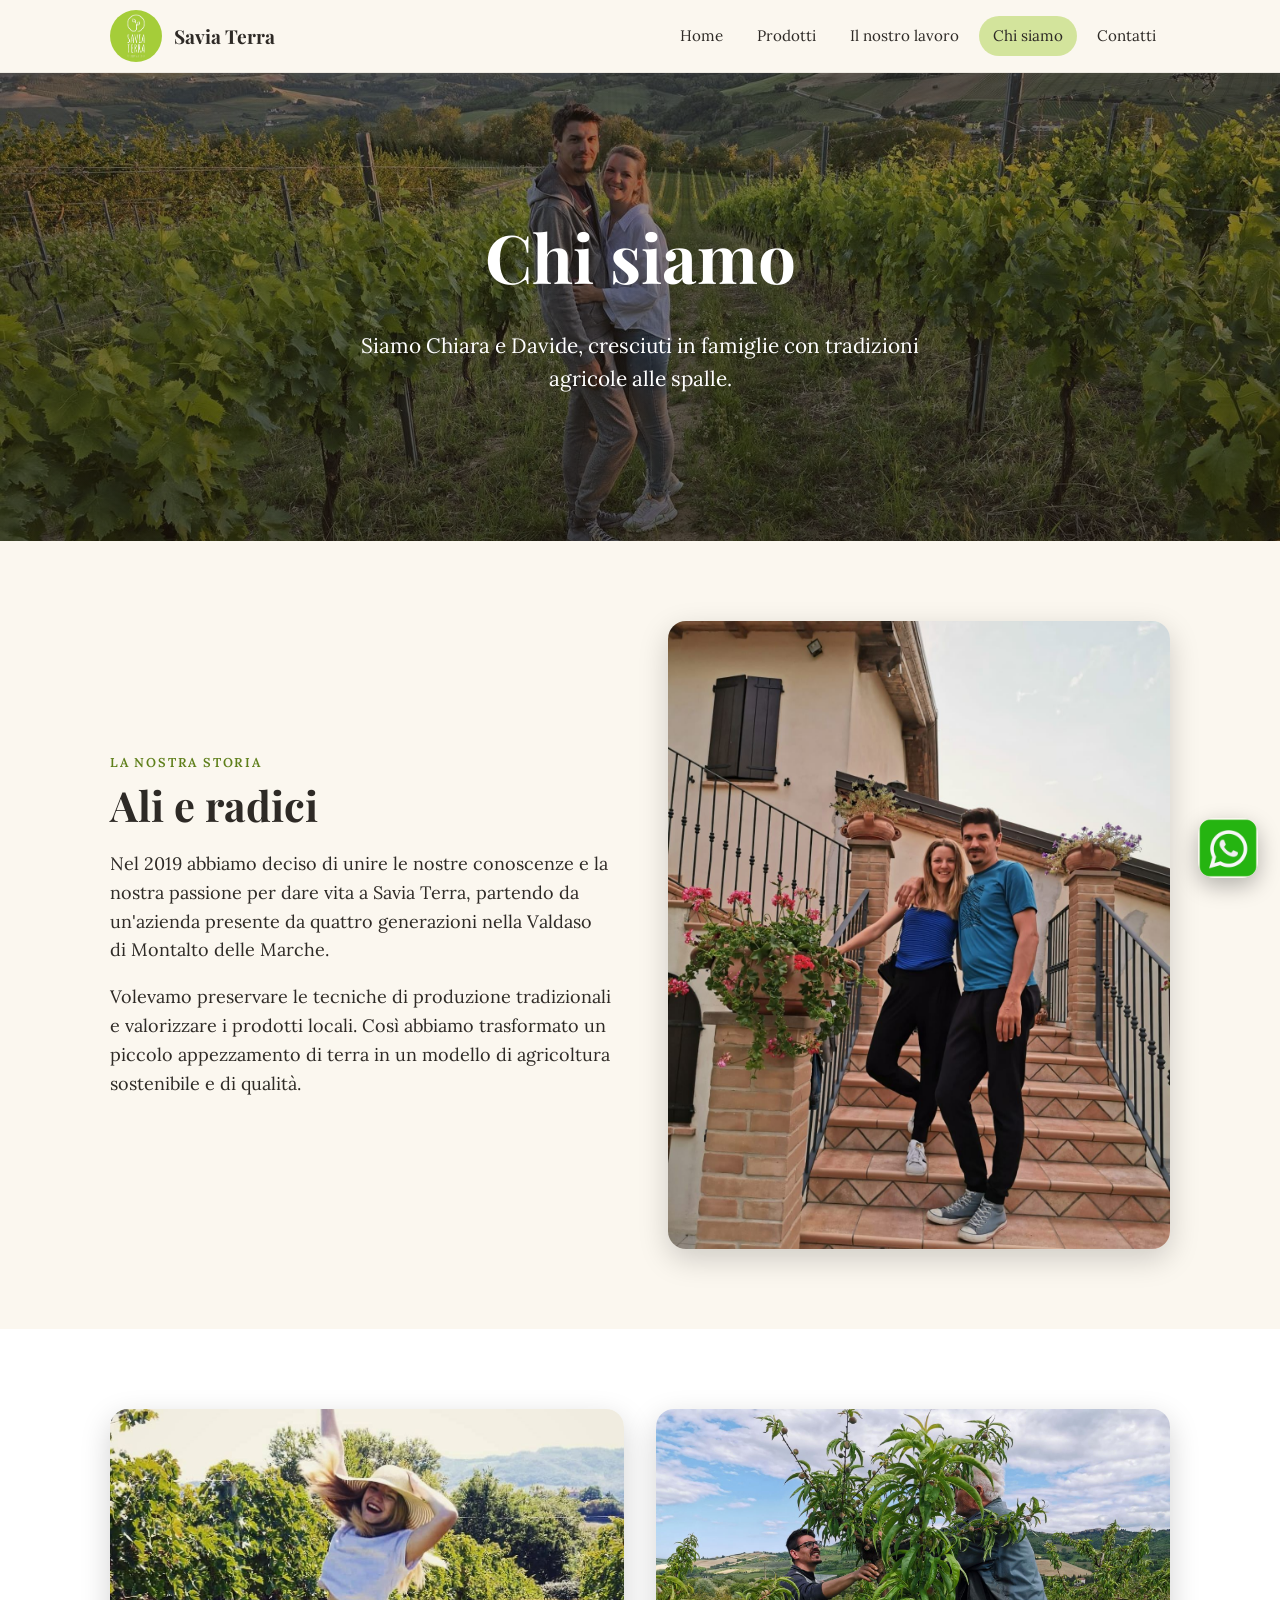
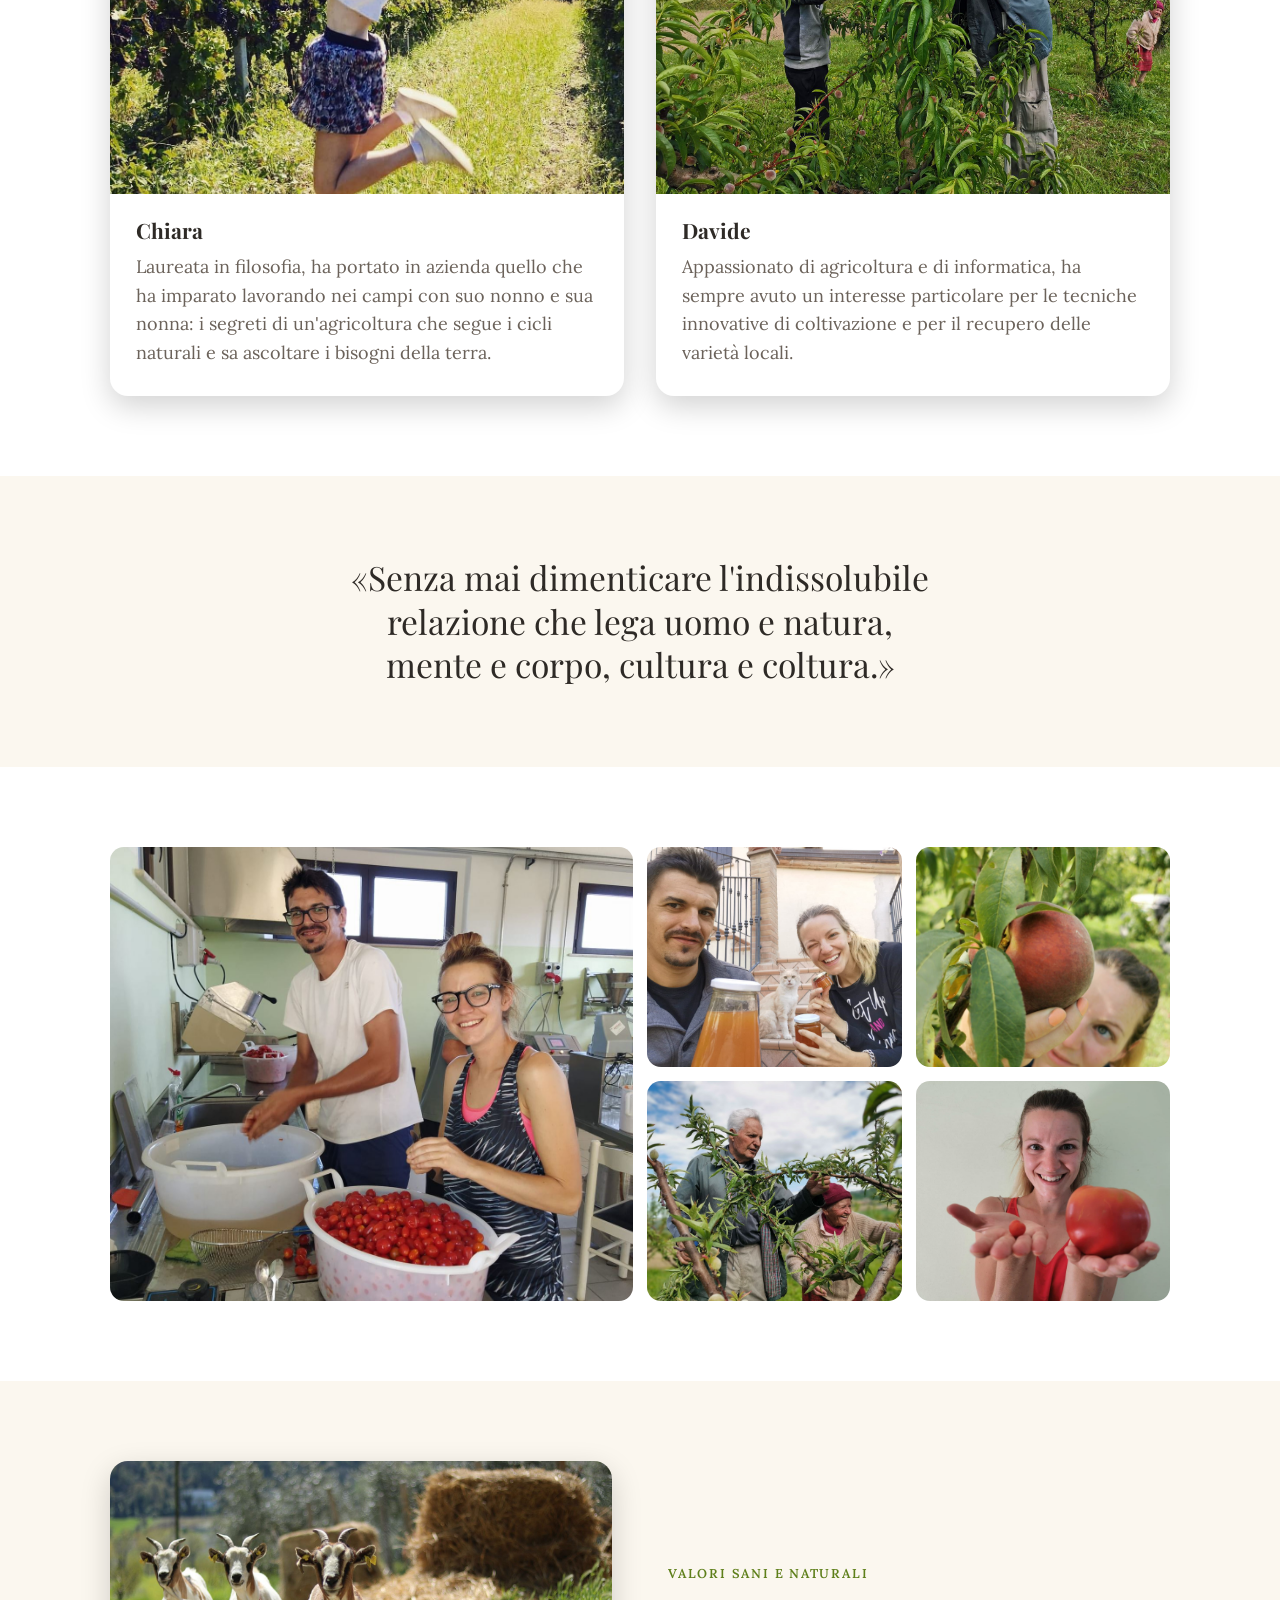
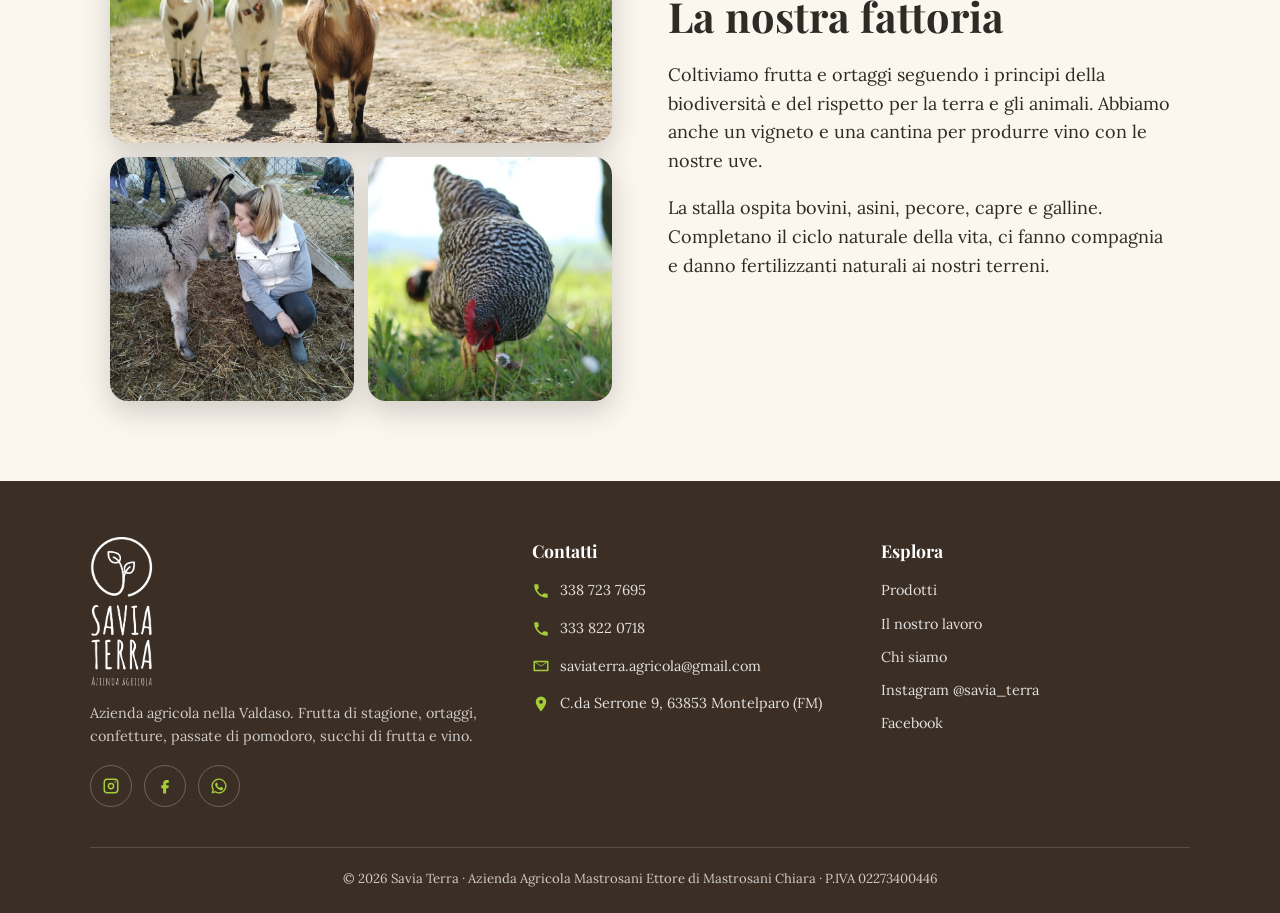
==== chi-siamo.html @ cc772bbc "Nuove pagine" ====
<!DOCTYPE html>
<html lang="it">
<head>
    <meta charset="UTF-8">
    <meta name="viewport" content="width=device-width, initial-scale=1">
    <title>Chi siamo | Savia Terra</title>
    <meta name="description" content="Chiara e Davide raccontano Savia Terra, l'azienda agricola di famiglia nella Valdaso che da quattro generazioni coltiva frutta, ortaggi e vino.">
    <link rel="icon" href="storage/logo.jpg">
    <link rel="preconnect" href="https://fonts.googleapis.com">
    <link rel="preconnect" href="https://fonts.gstatic.com" crossorigin>
    <link href="https://fonts.googleapis.com/css2?family=Lora:wght@400;600&family=Playfair+Display:wght@600;700&display=swap" rel="stylesheet">
    <link rel="stylesheet" href="styles.css">
</head>
<body>

    <header class="site-header">
        <div class="header">
            <a class="brand" href="./">
                <img src="storage/logo.jpg" alt="Savia Terra | Logo">
                Savia Terra
            </a>
            <nav class="link">
                <a href="./">Home</a>
                <a href="prodotti.html">Prodotti</a>
                <a href="il-nostro-lavoro.html">Il nostro lavoro</a>
                <a href="chi-siamo.html" aria-current="page">Chi siamo</a>
                <a href="#contatti">Contatti</a>
            </nav>
        </div>
    </header>

    <main>
        <section class="page-hero" style="--hero-img: url('storage/img/chiara-davide-vigna.jpg');">
            <div>
                <h1>Chi siamo</h1>
                <p>Siamo Chiara e Davide, cresciuti in famiglie con tradizioni agricole alle spalle.</p>
            </div>
        </section>

        <section class="section">
            <div class="container split">
                <div>
                    <span class="eyebrow">La nostra storia</span>
                    <h2 class="section-title">Ali e radici</h2>
                    <p>Nel 2019 abbiamo deciso di unire le nostre conoscenze e la nostra passione per dare vita a Savia Terra, partendo da un'azienda presente da quattro generazioni nella Valdaso di Montalto delle Marche.</p>
                    <p>Volevamo preservare le tecniche di produzione tradizionali e valorizzare i prodotti locali. Così abbiamo trasformato un piccolo appezzamento di terra in un modello di agricoltura sostenibile e di qualità.</p>
                </div>
                <img src="storage/img/chiara-davide-casa.jpg" alt="Chiara e Davide sulle scale di casa" loading="lazy" style="aspect-ratio: 4 / 5; object-position: center 30%;">
            </div>
        </section>

        <section class="section section-alt">
            <div class="container">
                <div class="people">
                    <article class="person">
                        <img src="storage/img/chiara-salto.jpg" alt="Chiara che salta di gioia in mezzo al frutteto" loading="lazy" style="object-position: center 25%;">
                        <div>
                            <h3>Chiara</h3>
                            <p>Laureata in filosofia, ha portato in azienda quello che ha imparato lavorando nei campi con suo nonno e sua nonna: i segreti di un'agricoltura che segue i cicli naturali e sa ascoltare i bisogni della terra.</p>
                        </div>
                    </article>
                    <article class="person">
                        <img src="storage/img/davide-frutteto-nonni.jpg" alt="Davide tra i peschi del frutteto" loading="lazy" style="object-position: 25% center;">
                        <div>
                            <h3>Davide</h3>
                            <p>Appassionato di agricoltura e di informatica, ha sempre avuto un interesse particolare per le tecniche innovative di coltivazione e per il recupero delle varietà locali.</p>
                        </div>
                    </article>
                </div>
            </div>
        </section>

        <section class="section">
            <div class="container">
                <p class="quote">«Senza mai dimenticare l'indissolubile relazione che lega uomo e natura, mente e corpo, cultura e coltura.»</p>
            </div>
        </section>

        <section class="section section-alt">
            <div class="container">
                <div class="gallery">
                    <img class="big" src="storage/img/chiara-davide-laboratorio.jpg" alt="Chiara e Davide al lavoro nel laboratorio" loading="lazy">
                    <img src="storage/img/chiara-davide-succo.jpg" alt="Davide e Chiara con il nettare e la confettura" loading="lazy">
                    <img src="storage/img/chiara-pesca.jpg" alt="Una pesca appena colta" loading="lazy">
                    <img src="storage/img/nonni-frutteto.jpg" alt="I nonni al lavoro tra i peschi" loading="lazy">
                    <img src="storage/img/chiara-pomodoro.jpg" alt="Chiara con un grande pomodoro" loading="lazy">
                </div>
            </div>
        </section>

        <section class="section">
            <div class="container split reverse">
                <div>
                    <span class="eyebrow">Valori sani e naturali</span>
                    <h2 class="section-title">La nostra fattoria</h2>
                    <p>Coltiviamo frutta e ortaggi seguendo i principi della biodiversità e del rispetto per la terra e gli animali. Abbiamo anche un vigneto e una cantina per produrre vino con le nostre uve.</p>
                    <p>La stalla ospita bovini, asini, pecore, capre e galline. Completano il ciclo naturale della vita, ci fanno compagnia e danno fertilizzanti naturali ai nostri terreni.</p>
                </div>
                <div class="collage">
                    <img class="wide" src="storage/img/fattoria-capre.jpg" alt="Tre capre della fattoria" loading="lazy">
                    <img src="storage/img/fattoria-asinello.jpg" alt="Un asinello della fattoria" loading="lazy">
                    <img src="storage/img/fattoria-galline.jpg" alt="Galline al pascolo" loading="lazy">
                </div>
            </div>
        </section>
    </main>

    <footer id="contatti">
        <div class="footer-grid">
            <div>
                <img class="footer-logo" src="storage/img/logo-bianco.png" alt="Savia Terra">
                <p>Azienda agricola nella Valdaso. Frutta di stagione, ortaggi, confetture, passate di pomodoro, succhi di frutta e vino.</p>
                <div class="social">
                    <a href="https://www.instagram.com/savia_terra/" target="_blank" rel="noopener" aria-label="Instagram @savia_terra">
                        <svg viewBox="0 0 24 24" aria-hidden="true"><path d="M7 2h10a5 5 0 0 1 5 5v10a5 5 0 0 1-5 5H7a5 5 0 0 1-5-5V7a5 5 0 0 1 5-5zm0 2a3 3 0 0 0-3 3v10a3 3 0 0 0 3 3h10a3 3 0 0 0 3-3V7a3 3 0 0 0-3-3H7zm5 3.5a4.5 4.5 0 1 1 0 9 4.5 4.5 0 0 1 0-9zm0 2a2.5 2.5 0 1 0 0 5 2.5 2.5 0 0 0 0-5zM17.5 5.5a1 1 0 1 1 0 2 1 1 0 0 1 0-2z"/></svg>
                    </a>
                    <a href="https://www.facebook.com/p/Savia-Terra-100066953913425/" target="_blank" rel="noopener" aria-label="Facebook Savia Terra">
                        <svg viewBox="0 0 24 24" aria-hidden="true"><path d="M14 8h3V4h-3c-2.8 0-4.5 1.8-4.5 4.6V11H7v4h2.5v7h4v-7h3l.5-4h-3.5V8.8c0-.5.3-.8.5-.8z"/></svg>
                    </a>
                    <a href="https://wa.me/393387237695" target="_blank" rel="noopener" aria-label="WhatsApp">
                        <svg viewBox="0 0 24 24" aria-hidden="true"><path d="M12 2a10 10 0 0 0-8.6 15.1L2 22l5-1.3A10 10 0 1 0 12 2zm0 18.2a8.2 8.2 0 0 1-4.2-1.2l-.3-.2-3 .8.8-2.9-.2-.3A8.2 8.2 0 1 1 12 20.2zm4.5-6.1c-.2-.1-1.5-.7-1.7-.8-.2-.1-.4-.1-.6.1l-.8 1c-.1.2-.3.2-.5.1a6.7 6.7 0 0 1-3.3-2.9c-.2-.4.3-.4.8-1.3.1-.2 0-.3 0-.4l-.8-1.8c-.2-.5-.4-.4-.6-.4h-.5a1 1 0 0 0-.7.3 3 3 0 0 0-.9 2.2 5.2 5.2 0 0 0 1.1 2.7 11.8 11.8 0 0 0 4.5 4c1.7.7 2.3.8 3.2.6.5-.1 1.5-.6 1.7-1.2.2-.6.2-1.1.2-1.2-.1-.1-.2-.2-.4-.3z"/></svg>
                    </a>
                </div>
            </div>
            <div>
                <h4>Contatti</h4>
                <ul>
                    <li><a href="tel:+393387237695"><svg viewBox="0 0 24 24" aria-hidden="true"><path d="M6.6 10.8a15.1 15.1 0 0 0 6.6 6.6l2.2-2.2a1 1 0 0 1 1-.25c1.1.37 2.3.57 3.6.57a1 1 0 0 1 1 1V20a1 1 0 0 1-1 1A17 17 0 0 1 3 4a1 1 0 0 1 1-1h3.5a1 1 0 0 1 1 1c0 1.25.2 2.45.57 3.57a1 1 0 0 1-.25 1L6.6 10.8z"/></svg>338 723 7695</a></li>
                    <li><a href="tel:+393338220718"><svg viewBox="0 0 24 24" aria-hidden="true"><path d="M6.6 10.8a15.1 15.1 0 0 0 6.6 6.6l2.2-2.2a1 1 0 0 1 1-.25c1.1.37 2.3.57 3.6.57a1 1 0 0 1 1 1V20a1 1 0 0 1-1 1A17 17 0 0 1 3 4a1 1 0 0 1 1-1h3.5a1 1 0 0 1 1 1c0 1.25.2 2.45.57 3.57a1 1 0 0 1-.25 1L6.6 10.8z"/></svg>333 822 0718</a></li>
                    <li><a href="mailto:saviaterra.agricola@gmail.com"><svg viewBox="0 0 24 24" aria-hidden="true"><path d="M3 5h18a1 1 0 0 1 1 1v12a1 1 0 0 1-1 1H3a1 1 0 0 1-1-1V6a1 1 0 0 1 1-1zm1 2.4V17h16V7.4l-8 5.3-8-5.3zM5.2 7 12 11.5 18.8 7H5.2z"/></svg>saviaterra.agricola@gmail.com</a></li>
                    <li><a href="https://www.google.com/maps/search/?api=1&amp;query=Contrada+Serrone+9+Montelparo+FM" target="_blank" rel="noopener"><svg viewBox="0 0 24 24" aria-hidden="true"><path d="M12 2a7 7 0 0 1 7 7c0 5.2-7 13-7 13S5 14.2 5 9a7 7 0 0 1 7-7zm0 4.5a2.5 2.5 0 1 0 0 5 2.5 2.5 0 0 0 0-5z"/></svg>C.da Serrone 9, 63853 Montelparo (FM)</a></li>
                </ul>
            </div>
            <div>
                <h4>Esplora</h4>
                <ul>
                    <li><a href="prodotti.html">Prodotti</a></li>
                    <li><a href="il-nostro-lavoro.html">Il nostro lavoro</a></li>
                    <li><a href="chi-siamo.html">Chi siamo</a></li>
                    <li><a href="https://www.instagram.com/savia_terra/" target="_blank" rel="noopener">Instagram @savia_terra</a></li>
                    <li><a href="https://www.facebook.com/p/Savia-Terra-100066953913425/" target="_blank" rel="noopener">Facebook</a></li>
                </ul>
            </div>
        </div>
        <div class="legal">
            <p>&copy; 2026 Savia Terra · Azienda Agricola Mastrosani Ettore di Mastrosani Chiara · P.IVA 02273400446</p>
        </div>
    </footer>

    <a class="whatsapp" href="https://wa.me/393387237695?text=Ciao%20Savia%20Terra!%20Vorrei%20informazioni%20sui%20vostri%20prodotti." target="_blank" rel="noopener" aria-label="Scrivici su WhatsApp">
        <img src="storage/wapp.png" alt="">
    </a>

</body>
</html>
---- styles.css ----
:root {
  --green: #A5CD39;
  --green-dark: #5E7F1A;
  --tomato: #C8412B;
  --peach: #F4A259;
  --cream: #FBF7EF;
  --earth: #3B2F25;
  --text: #2E2A26;
  --muted: #6B625A;
  --radius: 18px;
  --shadow: 0 10px 30px rgba(0, 0, 0, 0.18);
  --max: 1100px;
}
 
*,
*::before,
*::after { box-sizing: border-box; }
 
html { scroll-behavior: smooth; }
 
body {
  margin: 0;
  font-family: "Lora", Georgia, serif;
  font-size: 18px;
  line-height: 1.6;
  color: var(--text);
  background: var(--cream);
}
 
h1, h2, h3 {
  font-family: "Playfair Display", Georgia, serif;
  line-height: 1.15;
  margin: 0 0 .5em;
}
 
img { max-width: 100%; display: block; }
 
a { color: inherit; }
 
.container {
  width: 100%;
  max-width: var(--max);
  margin: 0 auto;
  padding: 0 20px;
}
 
/* ---------- Header ---------- */
.site-header {
  position: sticky;
  top: 0;
  z-index: 10;
  background: rgba(251, 247, 239, 0.85);
  backdrop-filter: blur(10px);
  -webkit-backdrop-filter: blur(10px);
  border-bottom: 1px solid rgba(0, 0, 0, 0.06);
}
 
.header {
  display: flex;
  align-items: center;
  justify-content: space-between;
  gap: 16px;
  padding: 10px 20px;
  max-width: var(--max);
  margin: 0 auto;
}
 
.brand {
  display: flex;
  align-items: center;
  gap: 12px;
  text-decoration: none;
  font-family: "Playfair Display", Georgia, serif;
  font-weight: 700;
  font-size: 1.2rem;
}
 
.brand img {
  width: 52px;
  height: 52px;
  object-fit: cover;
  border-radius: 50%;
}
 
.link {
  display: flex;
  gap: 6px;
  flex-wrap: wrap;
}
 
.link a {
  text-decoration: none;
  font-size: .95rem;
  padding: 8px 14px;
  border-radius: 999px;
  transition: background .2s;
}
 
.link a:hover { background: rgba(165, 205, 57, 0.3); }
 
/* ---------- Hero ---------- */
.hero {
  position: relative;
  min-height: 80vh;
  display: grid;
  place-items: center;
  text-align: center;
  color: #fff;
  padding: 80px 20px;
  background:
    linear-gradient(rgba(30, 20, 10, 0.45), rgba(30, 20, 10, 0.55)),
    url("storage/4.jpg") center / cover no-repeat;
}
 
.hero h1 {
  font-size: clamp(2.6rem, 8vw, 5rem);
  letter-spacing: .02em;
}
 
.hero p {
  font-size: clamp(1.1rem, 2.5vw, 1.4rem);
  margin: 0 auto 1.6em;
  max-width: 34ch;
}
 
.button {
  display: inline-block;
  padding: 12px 26px;
  border-radius: 999px;
  background: var(--green);
  color: var(--earth);
  font-weight: 700;
  text-decoration: none;
  box-shadow: var(--shadow);
  transition: transform .2s, background .2s;
}
 
.button:hover { transform: translateY(-2px); background: #b8dc52; }
 
.button.outline {
  background: transparent;
  color: inherit;
  border: 2px solid currentColor;
  box-shadow: none;
}
 
/* ---------- Sections ---------- */
.section { padding: 80px 0; }
 
.section-title {
  text-align: center;
  font-size: clamp(1.8rem, 4vw, 2.6rem);
}
 
.section-intro {
  text-align: center;
  color: var(--muted);
  max-width: 60ch;
  margin: 0 auto 48px;
}
 
/* ---------- Product cards ---------- */
.products {
  background:
    linear-gradient(rgba(94, 127, 26, 0.75), rgba(59, 47, 37, 0.8)),
    url("storage/6.jpg") center / cover no-repeat fixed;
  color: #fff;
}
 
.products .section-intro { color: rgba(255, 255, 255, 0.85); }
 
.main-container {
  display: grid;
  grid-template-columns: repeat(auto-fit, minmax(260px, 1fr));
  gap: 24px;
}
 
.glass-card {
  padding: 32px 28px;
  background: rgba(255, 255, 255, 0.16);
  backdrop-filter: blur(12px) saturate(170%);
  -webkit-backdrop-filter: blur(12px) saturate(170%);
  border: 1px solid rgba(255, 255, 255, 0.3);
  border-radius: var(--radius);
  box-shadow: var(--shadow);
  transition: transform .25s;
}
 
.glass-card:hover { transform: translateY(-4px); }
 
.glass-card .dot {
  width: 44px;
  height: 44px;
  border-radius: 50%;
  margin-bottom: 18px;
}
 
.dot.tomato { background: var(--tomato); }
.dot.peach  { background: var(--peach); }
.dot.green  { background: var(--green); }
 
.glass-card p { margin: 0; opacity: .9; }
 
/* ---------- About ---------- */
.about {
  display: grid;
  grid-template-columns: 1fr 1fr;
  gap: 48px;
  align-items: center;
}
 
.about img {
  width: 100%;
  aspect-ratio: 4 / 3;
  object-fit: cover;
  border-radius: var(--radius);
  box-shadow: var(--shadow);
}
 
.about .section-title { text-align: left; }
 
/* ---------- Contacts ---------- */
.contact {
  background: var(--green);
  color: var(--earth);
  text-align: center;
}
 
.contact .section-intro { color: var(--earth); }
 
.contact .actions {
  display: flex;
  justify-content: center;
  gap: 14px;
  flex-wrap: wrap;
}
 
.contact .button { background: var(--earth); color: #fff; }
.contact .button.outline { background: transparent; color: var(--earth); }
 
/* ---------- Footer ---------- */
footer {
  background: var(--earth);
  color: rgba(255, 255, 255, 0.75);
  text-align: center;
  padding: 28px 20px;
  font-size: .9rem;
}
 
footer a { color: var(--green); }
 
/* ---------- Mobile ---------- */
@media (max-width: 720px) {
  .header { flex-direction: column; gap: 8px; }
  .about { grid-template-columns: 1fr; gap: 28px; }
  .section { padding: 56px 0; }
  .products { background-attachment: scroll; }
}

/* =========================================================
   Additional components (multi-page site)
   ========================================================= */

.link a[aria-current="page"] { background: rgba(165, 205, 57, 0.45); }

.eyebrow {
  display: block;
  font-size: .8rem;
  letter-spacing: .14em;
  text-transform: uppercase;
  color: var(--green-dark);
  font-weight: 600;
  margin-bottom: .6em;
}

.section-alt { background: #fff; }

.more { margin-top: 40px; text-align: center; }

/* ---------- Page hero (inner pages) ---------- */
.page-hero {
  min-height: 52vh;
  display: grid;
  place-items: center;
  text-align: center;
  color: #fff;
  padding: 80px 20px;
  background:
    linear-gradient(rgba(30, 20, 10, 0.45), rgba(30, 20, 10, 0.6)),
    var(--hero-img) center / cover no-repeat;
}

.page-hero h1 { font-size: clamp(2.4rem, 7vw, 4.2rem); }

.page-hero p {
  font-size: clamp(1.05rem, 2.3vw, 1.3rem);
  max-width: 46ch;
  margin: 0 auto;
}

.hero .tagline {
  font-style: italic;
  letter-spacing: .08em;
  margin-bottom: .3em;
}

/* ---------- Split: text + image ---------- */
.split {
  display: grid;
  grid-template-columns: 1fr 1fr;
  gap: 56px;
  align-items: center;
}

.split + .split { margin-top: 80px; }
.split.reverse > :first-child { order: 2; }

.split .section-title { text-align: left; }

.split > img,
.collage img {
  width: 100%;
  object-fit: cover;
  border-radius: var(--radius);
  box-shadow: var(--shadow);
}

.split > img { aspect-ratio: 4 / 3; }

.collage {
  display: grid;
  grid-template-columns: 1fr 1fr;
  gap: 14px;
}

.collage img { aspect-ratio: 1; height: 100%; }
.collage img.wide { grid-column: span 2; aspect-ratio: 16 / 9; }

/* ---------- Image cards (home) ---------- */
.card-grid {
  display: grid;
  grid-template-columns: repeat(auto-fit, minmax(230px, 1fr));
  gap: 24px;
}

.photo-card {
  display: flex;
  flex-direction: column;
  background: #fff;
  color: var(--text);
  border-radius: var(--radius);
  overflow: hidden;
  box-shadow: var(--shadow);
  text-decoration: none;
  transition: transform .25s;
}

.photo-card:hover { transform: translateY(-4px); }

.photo-card img {
  width: 100%;
  aspect-ratio: 4 / 3;
  object-fit: cover;
}

.photo-card div { padding: 20px 22px 24px; }
.photo-card h3 { font-size: 1.25rem; }
.photo-card p { margin: 0; color: var(--muted); font-size: .95rem; }

/* ---------- Values list ---------- */
.values {
  display: grid;
  grid-template-columns: repeat(auto-fit, minmax(220px, 1fr));
  gap: 28px;
  margin: 0;
  padding: 0;
  list-style: none;
}

.values li {
  padding: 28px 24px;
  border-radius: var(--radius);
  background: var(--cream);
  border-top: 5px solid var(--green);
}

.values h3 { font-size: 1.2rem; }
.values p { margin: 0; color: var(--muted); font-size: .95rem; }

/* ---------- Checkerboard product grid ----------
   Each product = photo + info. On wide screens two products sit
   on each row and every other row swaps photo/info, so pictures
   and text interlock like a chessboard. */
.checker {
  display: grid;
  grid-template-columns: 1fr 1fr;
  border-radius: var(--radius);
  overflow: hidden;
  box-shadow: var(--shadow);
}

.checker article {
  display: grid;
  grid-template-columns: 1fr 1fr;
}

.checker img {
  width: 100%;
  height: 100%;
  min-height: 300px;
  object-fit: cover;
}

.checker .info {
  padding: 32px 28px;
  display: flex;
  flex-direction: column;
  justify-content: center;
  background: #fff;
}

.checker article:nth-child(4n+2) .info,
.checker article:nth-child(4n+3) .info { background: var(--earth); color: #fff; }

.checker article:nth-child(4n+3) img,
.checker article:nth-child(4n+4) img { order: 2; }

.checker h3 { font-size: 1.35rem; margin-bottom: .35em; }
.checker p { margin: 0 0 .8em; font-size: .95rem; }

.checker .size {
  align-self: flex-start;
  font-size: .78rem;
  font-weight: 600;
  letter-spacing: .06em;
  text-transform: uppercase;
  padding: 4px 12px;
  border-radius: 999px;
  background: var(--green);
  color: var(--earth);
  margin-bottom: 12px;
}

.checker ul {
  margin: 0;
  padding-left: 1.1em;
  font-size: .92rem;
}

/* ---------- FAQ ---------- */
.faq {
  max-width: 800px;
  margin: 0 auto;
}

.faq details {
  background: #fff;
  border-radius: 14px;
  padding: 18px 22px;
  margin-bottom: 12px;
  box-shadow: 0 4px 14px rgba(0, 0, 0, 0.06);
}

.faq summary {
  cursor: pointer;
  font-family: "Playfair Display", Georgia, serif;
  font-weight: 600;
  font-size: 1.1rem;
}

.faq details p { margin: .8em 0 0; color: var(--muted); }

/* ---------- Process steps ---------- */
.steps {
  counter-reset: step;
  display: grid;
  grid-template-columns: repeat(auto-fit, minmax(220px, 1fr));
  gap: 24px;
  margin: 0;
  padding: 0;
  list-style: none;
}

.steps li {
  counter-increment: step;
  background: #fff;
  border-radius: var(--radius);
  overflow: hidden;
  box-shadow: var(--shadow);
}

.steps img { width: 100%; aspect-ratio: 4 / 3; object-fit: cover; }
.steps div { padding: 18px 20px 22px; }

.steps h3::before {
  content: counter(step);
  display: inline-grid;
  place-items: center;
  width: 32px;
  height: 32px;
  margin-right: 10px;
  border-radius: 50%;
  background: var(--green);
  color: var(--earth);
  font-size: 1rem;
}

.steps h3 { font-size: 1.15rem; }
.steps p { margin: 0; font-size: .93rem; color: var(--muted); }

/* ---------- People (Chi siamo) ---------- */
.people {
  display: grid;
  grid-template-columns: 1fr 1fr;
  gap: 32px;
}

.person {
  background: #fff;
  border-radius: var(--radius);
  overflow: hidden;
  box-shadow: var(--shadow);
}

.person img { width: 100%; aspect-ratio: 4 / 3; object-fit: cover; }
.person div { padding: 24px 26px 28px; }
.person p { margin: 0; color: var(--muted); }

.quote {
  font-family: "Playfair Display", Georgia, serif;
  font-size: clamp(1.4rem, 3.4vw, 2.1rem);
  text-align: center;
  max-width: 30ch;
  margin: 0 auto;
  line-height: 1.3;
}

.gallery {
  display: grid;
  grid-template-columns: repeat(4, 1fr);
  grid-auto-rows: 220px;
  gap: 14px;
}

.gallery img {
  width: 100%;
  height: 100%;
  object-fit: cover;
  border-radius: 14px;
}

.gallery .big { grid-column: span 2; grid-row: span 2; }

/* ---------- Contact list ---------- */
.contact-list {
  display: flex;
  flex-wrap: wrap;
  justify-content: center;
  gap: 10px 28px;
  margin: 28px 0 0;
  padding: 0;
  list-style: none;
}

.contact-list a { text-decoration: none; font-weight: 600; }
.contact-list a:hover { text-decoration: underline; }

/* ---------- Footer ---------- */
footer { text-align: left; padding: 56px 20px 24px; }

.footer-grid {
  display: grid;
  grid-template-columns: 1.3fr 1fr 1fr;
  gap: 40px;
  max-width: var(--max);
  margin: 0 auto;
}

.footer-logo { width: 64px; margin-bottom: 14px; }

footer h4 {
  font-family: "Playfair Display", Georgia, serif;
  color: #fff;
  font-size: 1.1rem;
  margin: 0 0 14px;
}

footer p { margin: 0 0 .6em; }

footer ul { list-style: none; margin: 0; padding: 0; }
footer li { margin-bottom: 10px; }

footer li a,
footer .social a {
  display: inline-flex;
  align-items: center;
  gap: 10px;
  color: rgba(255, 255, 255, 0.85);
  text-decoration: none;
}

footer li a:hover { color: var(--green); }

footer svg { width: 18px; height: 18px; flex: none; fill: var(--green); }

footer .social { display: flex; gap: 12px; margin-top: 16px; }

footer .social a {
  width: 42px;
  height: 42px;
  justify-content: center;
  border-radius: 50%;
  border: 1px solid rgba(255, 255, 255, 0.25);
  transition: background .2s;
}

footer .social a:hover { background: rgba(165, 205, 57, 0.25); }

.legal {
  max-width: var(--max);
  margin: 40px auto 0;
  padding-top: 20px;
  border-top: 1px solid rgba(255, 255, 255, 0.15);
  font-size: .82rem;
  text-align: center;
}

.legal p { margin: 0; }

/* ---------- Floating WhatsApp button ---------- */
.whatsapp {
  position: fixed;
  right: 22px;
  bottom: 22px;
  z-index: 50;
  width: 60px;
  height: 60px;
  border-radius: 16px;
  box-shadow: 0 8px 22px rgba(0, 0, 0, 0.28);
  transition: transform .2s;
}

.whatsapp:hover { transform: scale(1.08); }

.whatsapp img { width: 100%; height: 100%; border-radius: 16px; }

/* ---------- Responsive ---------- */
@media (max-width: 900px) {
  .split, .people { grid-template-columns: 1fr; gap: 32px; }
  .split.reverse > :first-child { order: 0; }
  .footer-grid { grid-template-columns: 1fr 1fr; }
  .footer-grid > :first-child { grid-column: span 2; }

  /* one product per row, alternating photo left / right */
  .checker { grid-template-columns: 1fr; }
  .checker article .info { background: #fff; color: var(--text); }
  .checker article img { order: 0; }
  .checker article:nth-child(even) img { order: 2; }
  .checker article:nth-child(even) .info { background: var(--earth); color: #fff; }

  .gallery { grid-template-columns: repeat(2, 1fr); grid-auto-rows: 180px; }
}

@media (max-width: 560px) {
  .checker article { grid-template-columns: 1fr; }
  .checker article:nth-child(even) img { order: 0; }
  .checker img { min-height: 0; aspect-ratio: 4 / 3; }
  .footer-grid { grid-template-columns: 1fr; }
  .footer-grid > :first-child { grid-column: auto; }
  .whatsapp { width: 52px; height: 52px; right: 16px; bottom: 16px; }
  footer { padding-bottom: 84px; } /* keep the floating button off the legal line */
}
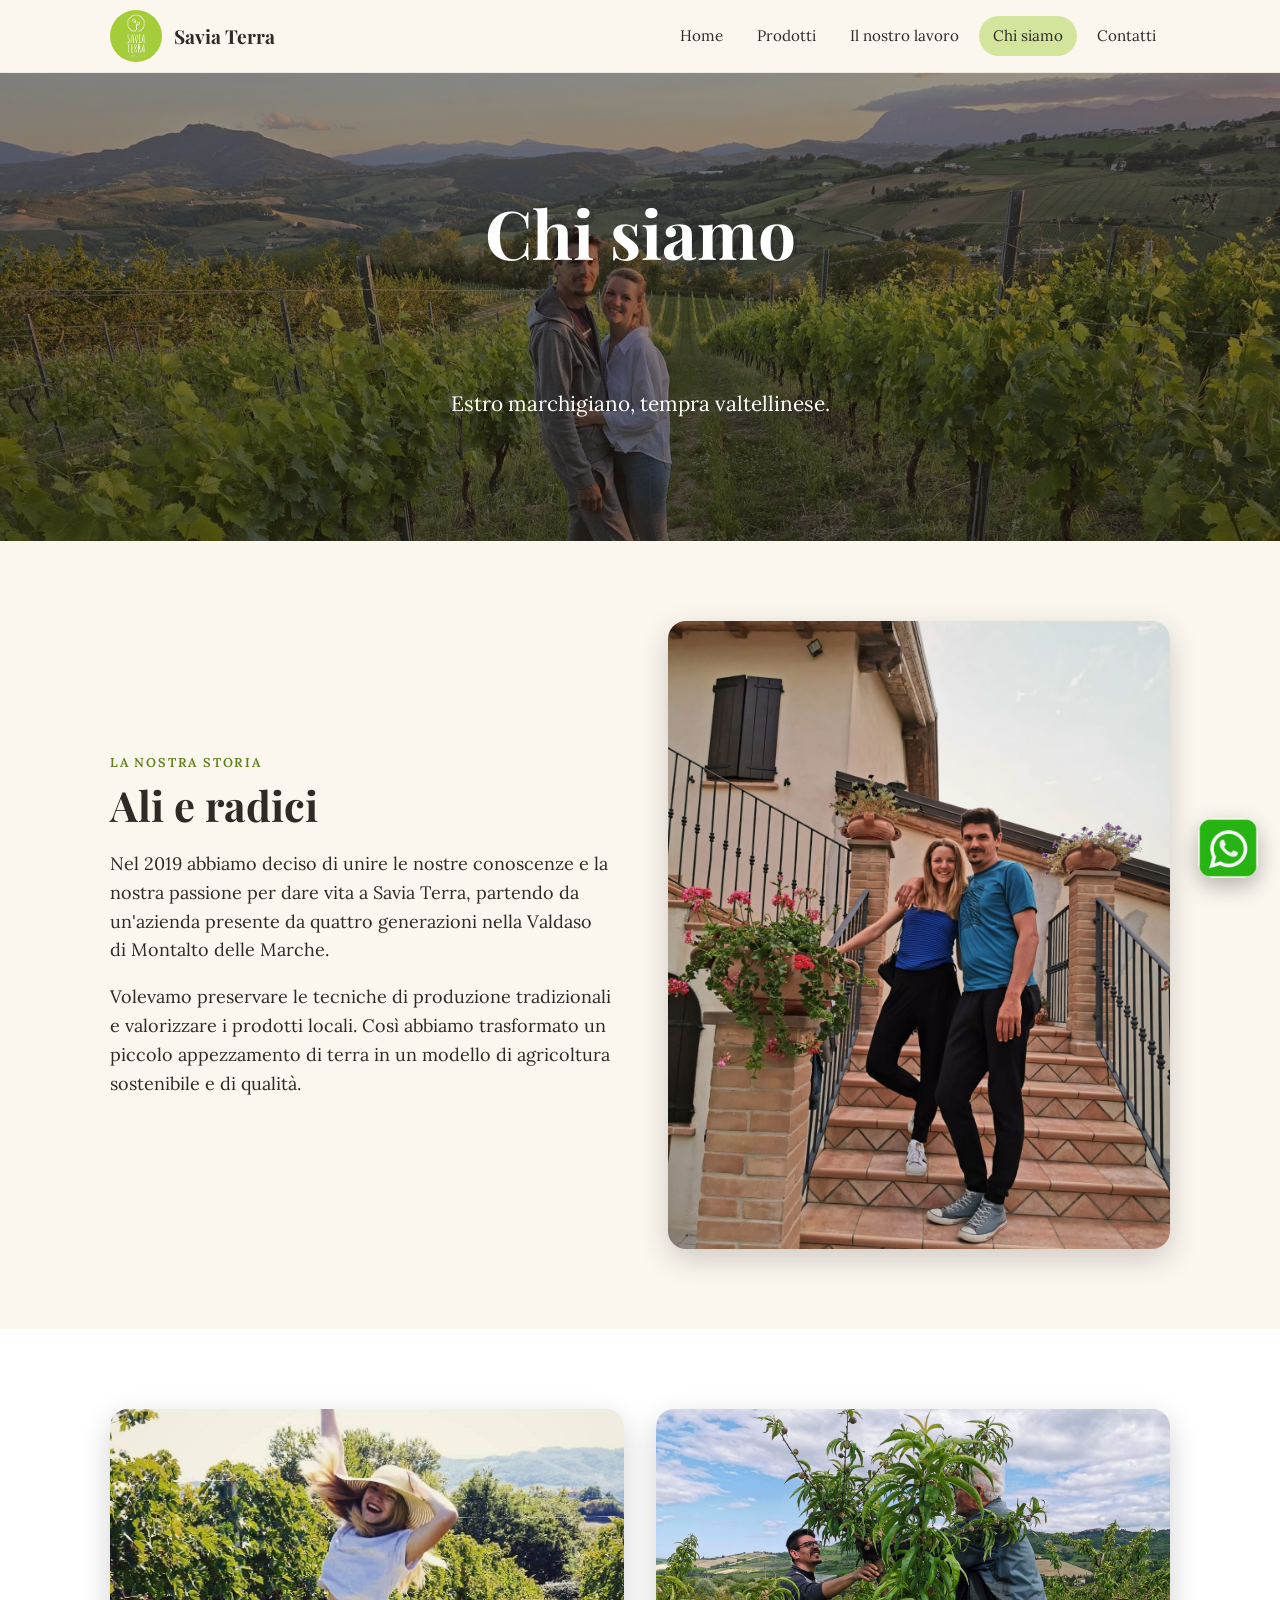
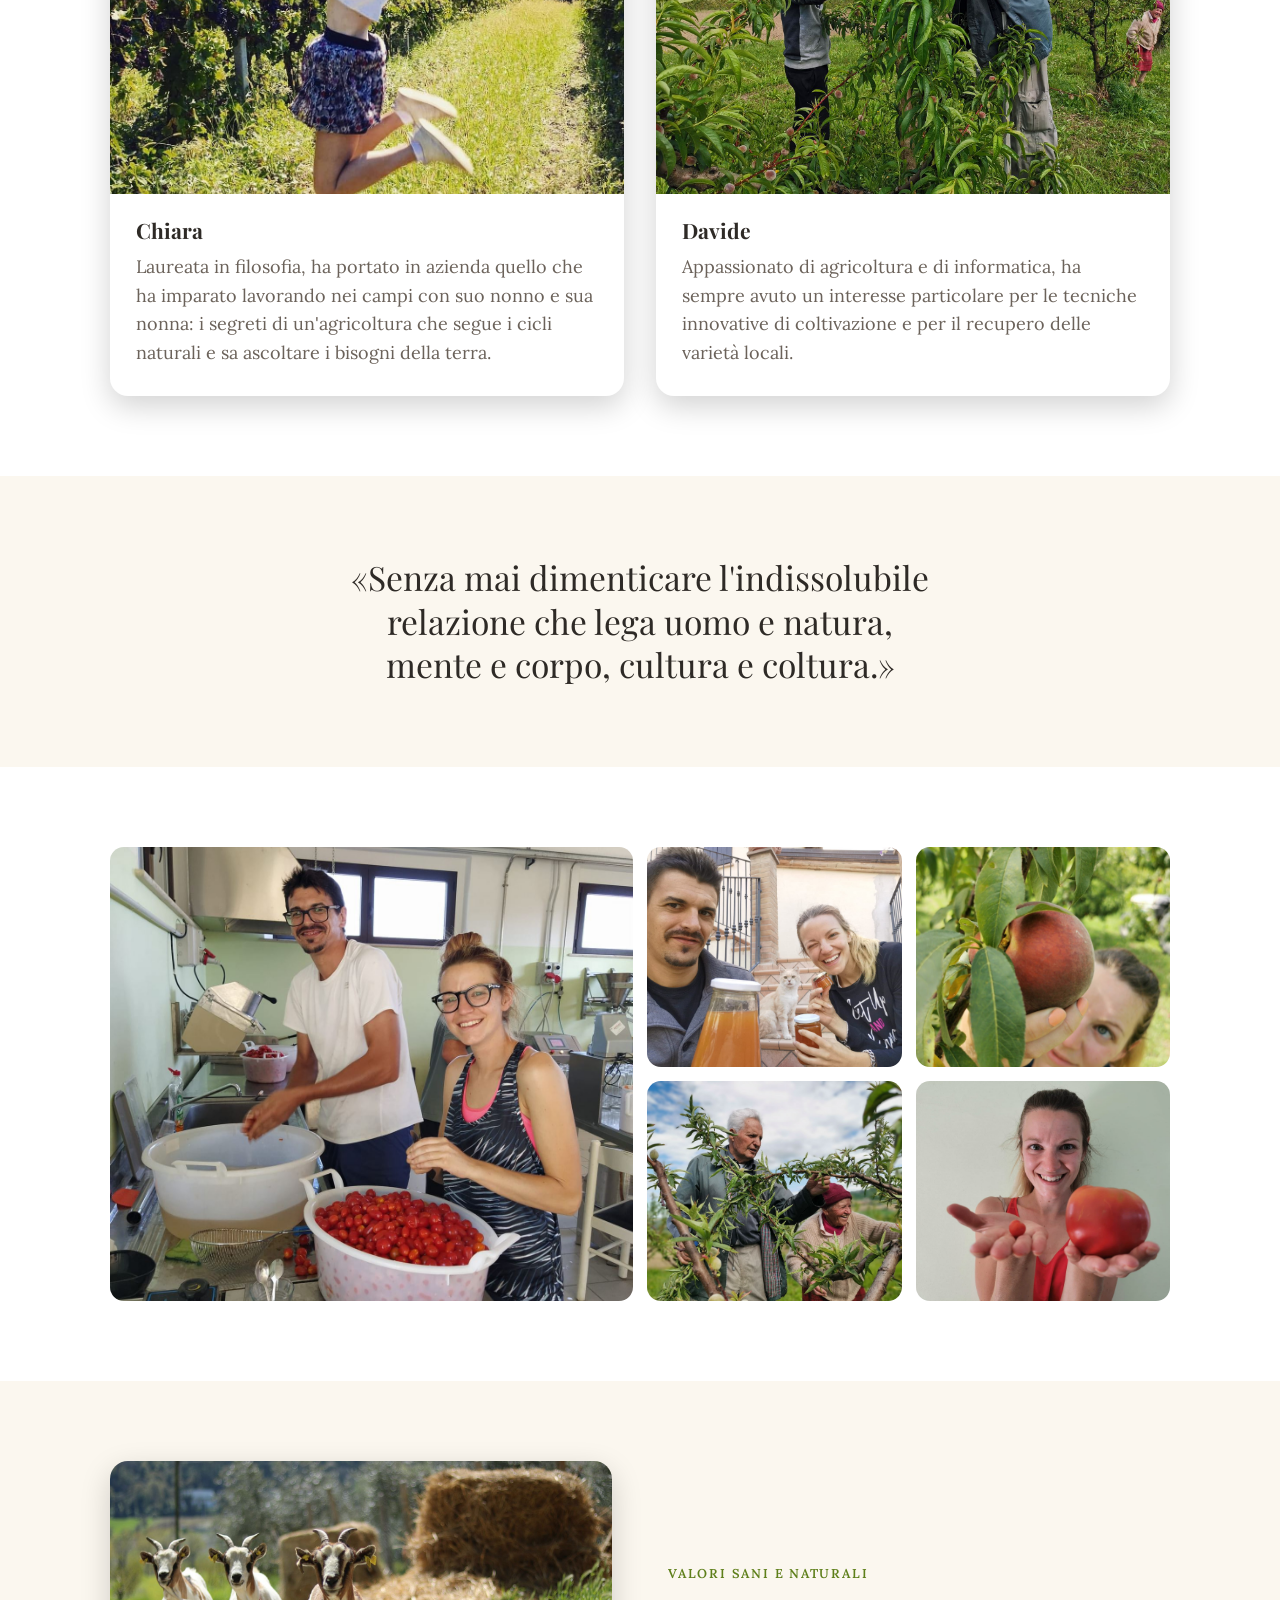
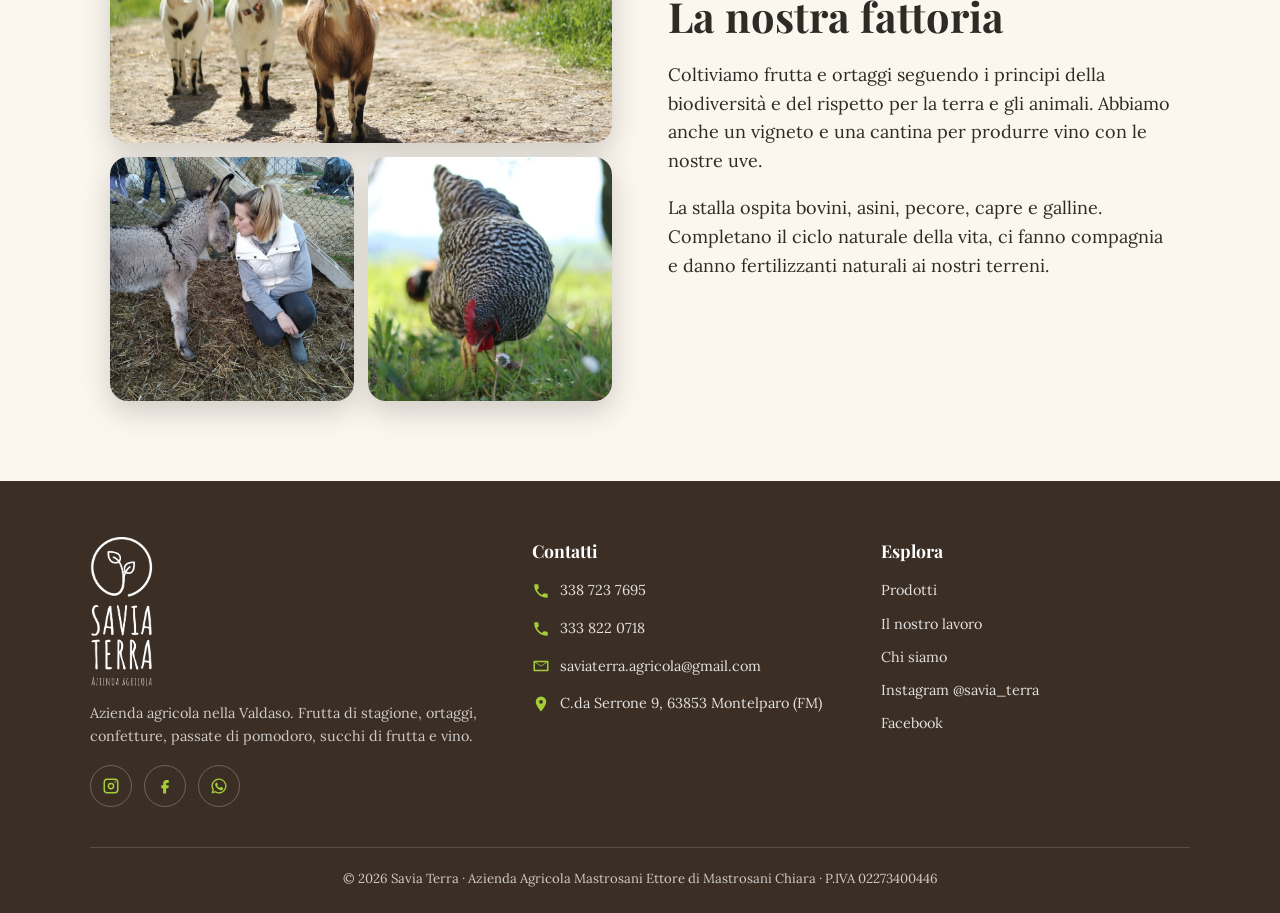
==== commit 66ab82aa: "ff" ====
--- a/chi-siamo.html
+++ b/chi-siamo.html
@@ -30,10 +30,12 @@
     </header>
 
     <main>
-        <section class="page-hero" style="--hero-img: url('storage/img/chiara-davide-vigna.jpg');">
-            <div>
+        <section class="page-hero" style="background-position:50% 25%; --hero-img: url('storage/img/chiara-davide-vigna.jpg');">
                 <h1>Chi siamo</h1>
-                <p>Siamo Chiara e Davide, cresciuti in famiglie con tradizioni agricole alle spalle.</p>
+                <!-- <p>Siamo Chiara e Davide, cresciuti in famiglie con tradizioni agricole alle spalle.</p> -->
+                <!-- <br><br><br><br> -->
+                <p>Estro marchigiano, tempra valtellinese.</p>
+
             </div>
         </section>
 
